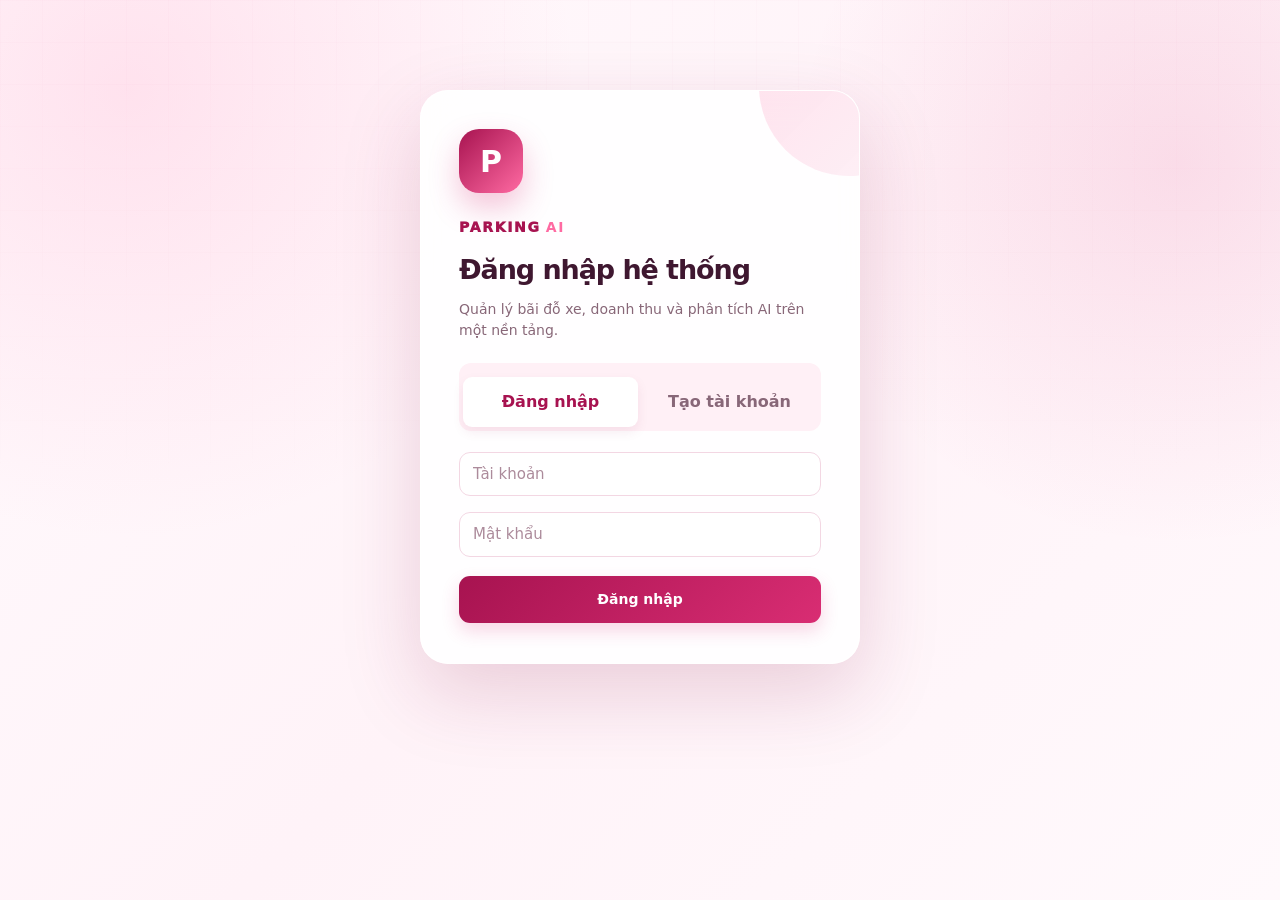
==== static/index.html @ c976e8c3 "He thong quan ly bai do xe co tich hop AI - san sang trien khai" ====
<!DOCTYPE html>
<html lang="vi">
<head>
  <meta charset="UTF-8">
  <meta name="viewport" content="width=device-width, initial-scale=1">
  <meta name="theme-color" content="#d92d73">
  <title>Hệ thống quản lý bãi đỗ xe AI</title>
  <link rel="stylesheet" href="theme-base.css">
  <link rel="stylesheet" href="theme.css">
</head>
<body>
<div id="login-box">
  <div class="login-brand">PARKING <span>AI</span></div>
  <h2>Đăng nhập hệ thống</h2>
  <p class="muted">Quản lý bãi đỗ xe, doanh thu và phân tích AI trên một nền tảng.</p>
  <div class="login-tabs" role="tablist" aria-label="Tài khoản">
    <button class="login-tab active" id="login-tab-btn" onclick="showLoginPanel('login-panel')">Đăng nhập</button>
    <button class="login-tab" id="register-tab-btn" onclick="showLoginPanel('register-panel')">Tạo tài khoản</button>
  </div>

  <div id="login-panel" class="auth-panel">
    <input id="li-user" autocomplete="username" aria-label="Tài khoản" placeholder="Tài khoản">
    <input id="li-pass" type="password" autocomplete="current-password" aria-label="Mật khẩu" placeholder="Mật khẩu">
    <button class="btn" onclick="dangNhap()">Đăng nhập</button>
    <div id="li-msg"></div>
  </div>

  <div id="register-panel" class="auth-panel hidden">
    <input id="reg-name" aria-label="Họ tên" placeholder="Họ và tên">
    <input id="reg-user" autocomplete="username" aria-label="Tài khoản mới" placeholder="Tài khoản mới">
    <input id="reg-pass" type="password" autocomplete="new-password" aria-label="Mật khẩu mới" placeholder="Mật khẩu">
    <input id="reg-pass2" type="password" autocomplete="new-password" aria-label="Nhập lại mật khẩu" placeholder="Nhập lại mật khẩu">
    <select id="reg-role" aria-label="Vai trò">
      <option value="nhan_vien">Nhân viên</option>
      <option value="quan_ly">Quản lý</option>
    </select>
    <button class="btn" onclick="dangKyTaiKhoan('register')">Tạo tài khoản</button>
    <div id="reg-msg"></div>
  </div>
</div>

<div id="app" class="hidden">
  <header>
    <div class="brand-wordmark" aria-label="Parking AI">PARKING <span>AI</span></div>
    <div class="header-user"><span id="whoami"></span><button class="btn secondary" onclick="dangXuat()">Đăng xuất</button></div>
  </header>

  <div class="app-layout">
    <aside class="sidebar" aria-label="Điều hướng chức năng">
      <div class="sidebar-heading">
        <div class="sidebar-title">CHỨC NĂNG</div>
        <div class="sidebar-subtitle">Trung tâm điều hành</div>
      </div>
      <div id="nav-home-slot"></div>
      <nav id="nav-tabs" aria-label="Chức năng chính"></nav>
    </aside>

    <main>
      <section id="tab-home" class="tabpage">
        <div class="hero-card card hero-banner">
          <div id="hero-media" class="hero-media">
            <img id="home-image" alt="Ảnh minh họa bãi đỗ xe">
          </div>
          <div class="hero-overlay"></div>
          <label class="upload-image-btn btn secondary">
            Đổi ảnh nền
            <input id="home-image-input" type="file" accept="image/*" onchange="handleHomeImage(event)">
          </label>
          <div class="hero-copy">
            <div class="eyebrow">TRUNG TÂM ĐIỀU HÀNH</div>
            <h1>CHÀO MỪNG ĐẾN VỚI <span>PARKING AI</span></h1>
            <p>Quản lý phương tiện, vị trí đỗ, doanh thu và ra quyết định vận hành trên cùng một màn hình.</p>
            <div class="quick-actions">
              <button class="quick-action" onclick="showSub('tab-nghiepvu','card-xevao', this)"><span class="qa-icon" aria-hidden="true"><svg viewBox="0 0 32 32"><rect x="5" y="14" width="16" height="9" rx="2"></rect><circle cx="9" cy="24" r="2"></circle><circle cx="17" cy="24" r="2"></circle><path d="M22 14 L27 14 L27 20 L22 20" fill="none"></path><path d="M23 11 L27 14 L23 17"></path></svg></span><b>Ghi nhận xe vào</b><small>Tiếp nhận xe mới</small></button>
              <button class="quick-action" onclick="showSub('tab-nghiepvu','card-xera', this)"><span class="qa-icon" aria-hidden="true"><svg viewBox="0 0 32 32"><rect x="11" y="14" width="16" height="9" rx="2"></rect><circle cx="15" cy="24" r="2"></circle><circle cx="23" cy="24" r="2"></circle><path d="M10 14 L5 14 L5 20 L10 20" fill="none"></path><path d="M9 11 L5 14 L9 17"></path></svg></span><b>Ghi nhận xe ra</b><small>Tính phí & hoàn tất</small></button>
              <button class="quick-action" onclick="showSub('tab-nghiepvu','card-chotrong', this)"><span class="qa-icon" aria-hidden="true"><svg viewBox="0 0 32 32"><rect x="6" y="5" width="20" height="22" rx="3" fill="none"></rect><path d="M12 10 H18 A4 4 0 0 1 18 18 H12 Z" fill="none"></path><path d="M12 18 V23" fill="none"></path></svg></span><b>Xem chỗ trống</b><small>Kiểm tra theo khu vực</small></button>
              <button id="qa-trolyai" class="quick-action" onclick="showSub('tab-ai','card-aihoidap', this)"><span class="qa-icon" aria-hidden="true"><svg viewBox="0 0 32 32"><path d="M16 4 L19 13 L28 16 L19 19 L16 28 L13 19 L4 16 L13 13 Z"></path></svg></span><b>Trợ lý AI</b><small>Hỏi đáp & phân tích</small></button>
            </div>
          </div>
        </div>

        <div class="dashboard-grid">
          <div class="card summary-card">
            <div class="section-kicker">TÌNH TRẠNG BÃI XE</div>
            <h2>Tổng quan nhanh</h2>
            <div id="home-occupancy" class="dashboard-list">Đang tải dữ liệu...</div>
          </div>
          <div class="card summary-card">
            <div class="section-kicker">THÔNG BÁO</div>
            <h2>Thông báo vận hành</h2>
            <div id="home-notices" class="notice-list">Đang tải thông báo...</div>
          </div>
        </div>
      </section>

      <section id="tab-nghiepvu" class="tabpage hidden">
        <div class="card page-intro"><div class="section-kicker">NGHIỆP VỤ</div><h1>Điều hành xe ra vào</h1><p>Thực hiện các thao tác tại cổng và kiểm soát vị trí đỗ.</p></div>
        <div id="card-xevao" class="card subpage-card">
          <div class="section-kicker">NGHIỆP VỤ › XE VÀO</div>
          <h2>Ghi nhận xe vào</h2>
          <p class="muted">Nhập đầy đủ biển số, loại xe, khu vực, vị trí đỗ và thời gian gửi xe để hệ thống tính đúng phí khi xe ra.</p>
          <div class="grid">
            <input id="in-bienso-vao" required aria-label="Biển số xe vào" placeholder="Biển số xe * (VD: 30A-1234)" maxlength="12">
            <select id="in-loaixe" required aria-label="Loại xe"></select>
            <select id="in-khuvuc" required aria-label="Khu vực" onchange="taiViTriTrong()"></select>
            <select id="in-vitri" required aria-label="Vị trí đỗ"><option value="">— Chọn vị trí đỗ * —</option></select>
            <select id="in-hinhthuc" required aria-label="Thời gian gửi xe"></select>
          </div>
          <div class="row" style="margin-top:10px">
            <input id="in-chuxe" aria-label="Chủ xe" placeholder="Chủ xe (tuỳ chọn)">
            <input id="in-sdt" aria-label="Số điện thoại" placeholder="SĐT (10 số, bắt đầu bằng 0)" maxlength="10">
          </div>
          <button class="btn" style="margin-top:10px" onclick="xeVao()">Xác nhận xe vào</button>
          <div id="msg-xevao"></div>
        </div>

        <div id="card-xera" class="card subpage-card">
          <div class="section-kicker">NGHIỆP VỤ › XE RA</div>
          <h2>Ghi nhận xe ra & tính phí</h2>
          <p class="muted">Có thể kết hợp biển số, tên chủ xe, số điện thoại — càng nhập nhiều thông tin, kết quả tìm càng chính xác khi có nhiều xe trùng thông tin.</p>
          <div class="grid">
            <input id="out-bienso" aria-label="Biển số xe ra" placeholder="Biển số xe" oninput="xemTruocXeRa()">
            <input id="out-chuxe" aria-label="Tên chủ xe" placeholder="Tên chủ xe (tuỳ chọn)" oninput="xemTruocXeRa()">
            <input id="out-sdt" aria-label="Số điện thoại" placeholder="Số điện thoại (tuỳ chọn)" oninput="xemTruocXeRa()">
          </div>
          <div class="row" style="margin-top:9px">
            <select id="out-hinhthuc" aria-label="Xác nhận thời gian gửi xe"><option value="">— Giữ nguyên hình thức lúc gửi xe —</option></select>
            <button class="btn secondary" onclick="xemTruocXeRa()">Kiểm tra thông tin</button>
            <button class="btn" onclick="xeRa()">Xác nhận xe ra / tính phí</button>
          </div>
          <div id="xera-preview"></div>
          <div id="msg-xera"></div>
        </div>

        <div id="card-chotrong" class="card subpage-card">
          <div class="section-kicker">NGHIỆP VỤ › CHỖ TRỐNG</div>
          <h2>Chỗ trống theo khu vực</h2>
          <button class="btn secondary" onclick="taiChoTrong()">Làm mới</button>
          <div id="cho-trong-view"></div>
        </div>

        <div id="card-tracuu" class="card subpage-card">
          <div class="section-kicker">NGHIỆP VỤ › TRA CỨU</div>
          <h2>Tra cứu lượt gửi xe</h2>
          <p class="muted">Có thể kết hợp bất kỳ thông tin nào bên dưới — càng nhập nhiều, kết quả càng chính xác khi có nhiều người trùng thông tin.</p>
          <div class="grid">
            <input id="tc-bienso" aria-label="Biển số" placeholder="Biển số">
            <input id="tc-ten" aria-label="Tên chủ xe" placeholder="Tên chủ xe">
            <input id="tc-sdt" aria-label="Số điện thoại" placeholder="Số điện thoại">
            <select id="tc-loaixe" aria-label="Loại xe"><option value="">— Mọi loại xe —</option></select>
            <select id="tc-khuvuc" aria-label="Khu vực"><option value="">— Mọi khu vực —</option></select>
            <select id="tc-trangthai" aria-label="Trạng thái">
              <option value="">— Mọi trạng thái —</option>
              <option value="dang_gui">Đang gửi</option>
              <option value="hoan_tat">Đã hoàn tất</option>
            </select>
          </div>
          <div class="row" style="margin-top:9px">
            <input id="tc-tu" type="date" aria-label="Từ ngày">
            <input id="tc-den" type="date" aria-label="Đến ngày">
            <button class="btn" onclick="traCuu()">Tìm kiếm</button>
          </div>
          <div id="tra-cuu-view"></div>
        </div>
      </section>

      <section id="tab-quantri" class="tabpage hidden">
        <div class="card page-intro"><div class="section-kicker">QUẢN TRỊ & THỐNG KÊ</div><h1>Điều hành hệ thống</h1><p>Quản lý danh mục và thống kê lưu lượng, doanh thu.</p></div>
        <div id="card-danhmuc" class="card subpage-card">
          <div class="section-kicker">QUẢN TRỊ › DANH MỤC</div>
          <h2>Danh mục vận hành</h2>
          <div class="grid">
            <div><b>Thêm khu vực</b><input id="dm-khuvuc-ten" placeholder="Tên khu vực"><button class="btn" onclick="themKhuVuc()">Thêm khu vực</button></div>
            <div><b>Thêm loại xe</b><input id="dm-loaixe-ten" placeholder="Tên loại xe"><button class="btn" onclick="themLoaiXe()">Thêm loại xe</button></div>
            <div>
              <b>Thêm vị trí đỗ</b>
              <select id="dm-vitri-khuvuc" aria-label="Khu vực cho vị trí"></select>
              <input id="dm-vitri-ma" placeholder="Mã vị trí, ví dụ A-11">
              <button class="btn" onclick="themViTri()">Thêm vị trí</button>
              <div class="vitri-hangloat">
                <small class="muted">Hoặc tạo hàng loạt theo chữ cái đầu (VD: A → A1, A2, ...):</small>
                <div class="row" style="margin-top:6px">
                  <input id="dm-vitri-tienlo" placeholder="Chữ cái đầu, VD: A" maxlength="4" style="max-width:140px">
                  <button class="btn secondary" onclick="themViTriHangLoat(10)">+10</button>
                  <button class="btn secondary" onclick="themViTriHangLoat(50)">+50</button>
                  <button class="btn secondary" onclick="themViTriHangLoat(100)">+100</button>
                </div>
              </div>
            </div>
            <div>
              <b>Thêm bảng giá</b>
              <select id="dm-gia-loaixe" aria-label="Loại xe cho bảng giá"></select>
              <select id="dm-gia-khung" aria-label="Thời gian gửi xe"></select>
              <input id="dm-gia-dongia" type="number" placeholder="Đơn giá (VNĐ)">
              <small class="muted">Sáng/chiều/tối/qua đêm: đơn giá theo GIỜ. Theo tháng: đơn giá theo chu kỳ 30 NGÀY.</small>
              <button class="btn" onclick="themBangGia()">Thêm bảng giá</button>
            </div>
          </div>
          <div id="msg-danhmuc"></div>

          <div class="manage-block">
            <div class="manage-block-title">Khu vực hiện có</div>
            <div id="list-khuvuc" class="manage-list"></div>
          </div>
          <div class="manage-block">
            <div class="manage-block-title">Loại xe hiện có</div>
            <div id="list-loaixe" class="manage-list"></div>
          </div>
          <div class="manage-block">
            <div class="manage-block-title">Vị trí đỗ hiện có</div>
            <div id="list-vitri" class="manage-list"></div>
          </div>
          <div class="manage-block">
            <div class="manage-block-title">Bảng giá hiện có</div>
            <div id="list-banggia" class="manage-list"></div>
          </div>
        </div>

        <div id="card-thongke" class="card subpage-card">
          <div class="section-kicker">QUẢN TRỊ › THỐNG KÊ</div>
          <h2>Thống kê lưu lượng & doanh thu</h2>
          <div class="row"><input id="tk-tu" type="date" aria-label="Từ ngày"><input id="tk-den" type="date" aria-label="Đến ngày"><button class="btn" onclick="taiThongKe()">Xem thống kê</button></div>
          <div id="thong-ke-view"></div>
        </div>
      </section>

      <section id="tab-ai" class="tabpage hidden">
        <div class="card page-intro"><div class="section-kicker">TRỢ LÝ AI</div><h1>Phân tích & hỗ trợ vận hành</h1><p>Hỏi đáp, báo cáo lưu lượng và gợi ý bố trí nhân sự.</p></div>
        <div id="card-aibaocao" class="card subpage-card">
          <div class="section-kicker">AI › BÁO CÁO</div>
          <h2>✦ Báo cáo lưu lượng tự động</h2>
          <div class="row"><input id="ai-bc-tu" type="date" aria-label="Báo cáo từ ngày"><input id="ai-bc-den" type="date" aria-label="Báo cáo đến ngày"><button class="btn" onclick="sinhBaoCao()">Sinh báo cáo</button></div>
          <div id="ai-bc-view" class="msg"></div>
        </div>

        <div id="card-aihoidap" class="card subpage-card">
          <div class="section-kicker">AI › HỎI ĐÁP</div>
          <h2>💬 Hỏi đáp quản trị với AI</h2>
          <div class="chat-log" id="chat-log" aria-live="polite"></div>
          <div class="row"><input id="ai-cauhoi" placeholder="Ví dụ: Khung giờ nào đông nhất tuần này?"><button class="btn" onclick="hoiDap()">Gửi câu hỏi</button></div>
        </div>

        <div id="card-ainhansu" class="card subpage-card">
          <div class="section-kicker">AI › NHÂN SỰ</div>
          <h2>👥 Gợi ý bố trí nhân sự</h2>
          <div class="row"><input id="ai-ns-tu" type="date" aria-label="Gợi ý từ ngày"><input id="ai-ns-den" type="date" aria-label="Gợi ý đến ngày"><button class="btn" onclick="goiYNhanSu()">Lấy gợi ý</button></div>
          <div id="ai-ns-view" class="msg"></div>
        </div>

        <div id="card-ailichsu" class="card subpage-card">
          <div class="section-kicker">AI › LỊCH SỬ</div>
          <h2>Lịch sử hỏi đáp AI</h2>
          <button class="btn secondary" onclick="taiLichSu()">Làm mới</button>
          <div id="lich-su-view"></div>
        </div>
      </section>

      <section id="tab-taikhoan" class="tabpage hidden">
        <div class="card page-intro"><div class="section-kicker">TÀI KHOẢN</div><h1>Tạo tài khoản quản lý / nhân viên</h1><p>Chức năng này dành cho tài khoản quản lý.</p></div>
        <div id="card-taikhoan" class="card subpage-card">
          <div class="account-form-grid grid">
            <input id="acc-name" placeholder="Họ và tên">
            <input id="acc-user" placeholder="Tài khoản">
            <input id="acc-pass" type="password" placeholder="Mật khẩu">
            <select id="acc-role"><option value="nhan_vien">Nhân viên</option><option value="quan_ly">Quản lý</option></select>
          </div>
          <button class="btn" onclick="dangKyTaiKhoan('admin')">Tạo tài khoản</button>
          <div id="msg-taikhoan"></div>
        </div>
      </section>
    </main>
  </div>
</div>
<script src="app.js"></script>
</body>
</html>
---- static/theme-base.css ----
:root {
  --pri:#d92d73; --pri-dark:#a71350; --pri-soft:#fff0f6; --accent:#ff6aa2;
  --txt:#3f1730; --muted:#886778; --line:#f3d7e3; --ok:#16845b; --bad:#c52b4c;
  --shadow:0 18px 50px rgba(137,27,75,.10);
}
*{box-sizing:border-box}
body{
  min-height:100vh;margin:0;color:var(--txt);font-family:"Segoe UI Variable","Segoe UI",system-ui,sans-serif;font-size:16px;line-height:1.5;
  background:radial-gradient(circle at 10% 10%,rgba(255,150,190,.23),transparent 28rem),radial-gradient(circle at 92% 18%,rgba(217,45,115,.12),transparent 24rem),linear-gradient(135deg,#fffafd 0%,#fff3f8 52%,#fff9fc 100%);background-attachment:fixed
}
body::before{content:"";position:fixed;inset:0;z-index:-1;pointer-events:none;opacity:.3;background-image:linear-gradient(rgba(217,45,115,.045) 1px,transparent 1px),linear-gradient(90deg,rgba(217,45,115,.045) 1px,transparent 1px);background-size:42px 42px;mask-image:linear-gradient(to bottom,black,transparent 75%)}
header{min-height:78px;padding:16px clamp(18px,4vw,52px);display:flex;justify-content:space-between;align-items:center;gap:20px;color:#fff;background:linear-gradient(112deg,#a71350 0%,#d92d73 52%,#f85c99 100%);box-shadow:0 12px 35px rgba(167,19,80,.22)}
header h1{margin:0;font-size:clamp(18px,2vw,23px);font-weight:750;letter-spacing:-.025em}
header>div{display:flex;align-items:center;gap:10px}#whoami{font-size:14px;font-weight:600}
#login-box{width:min(440px,calc(100% - 32px));margin:clamp(48px,10vh,96px) auto;padding:38px;position:relative;overflow:hidden;background:rgba(255,255,255,.9);border:1px solid rgba(255,255,255,.95);border-radius:28px;box-shadow:0 28px 80px rgba(137,27,75,.18);backdrop-filter:blur(18px)}
#login-box::before{content:"P";width:64px;height:64px;margin-bottom:22px;display:grid;place-items:center;color:#fff;font-size:30px;font-weight:800;border-radius:20px;background:linear-gradient(135deg,var(--pri-dark),var(--accent));box-shadow:0 14px 30px rgba(217,45,115,.28)}
#login-box::after{content:"";position:absolute;width:180px;height:180px;right:-80px;top:-95px;border-radius:50%;background:linear-gradient(135deg,rgba(255,106,162,.22),rgba(217,45,115,.05))}
#login-box h2{margin:0 0 8px;font-size:27px;letter-spacing:-.04em}#login-box .muted{margin:0 0 22px}#login-box input{margin:7px 0}#login-box button{width:100%;margin-top:10px;padding-block:13px}
nav{width:fit-content;max-width:calc(100% - 32px);margin:18px auto 4px;padding:6px;display:flex;gap:4px;overflow-x:auto;background:rgba(255,255,255,.82);border:1px solid rgba(217,45,115,.12);border-radius:16px;box-shadow:0 8px 28px rgba(137,27,75,.08);backdrop-filter:blur(14px)}
nav button{padding:10px 16px;white-space:nowrap;cursor:pointer;color:var(--muted);font:inherit;font-size:14px;font-weight:650;border:0;border-radius:11px;background:transparent;transition:.2s ease}
nav button:hover{color:var(--pri);background:var(--pri-soft)}nav button.active{color:#fff;background:linear-gradient(135deg,var(--pri-dark),var(--pri));box-shadow:0 7px 16px rgba(217,45,115,.22)}
main{width:min(1180px,calc(100% - 32px));margin:0 auto;padding:20px 0 48px}
.card{margin-bottom:18px;padding:clamp(18px,2.5vw,26px);overflow:auto;background:rgba(255,255,255,.92);border:1px solid rgba(217,45,115,.1);border-radius:22px;box-shadow:var(--shadow);backdrop-filter:blur(10px)}
.card h2{margin:0 0 18px;font-size:18px;font-weight:750;letter-spacing:-.02em}
.grid{display:grid;grid-template-columns:repeat(auto-fit,minmax(210px,1fr));gap:12px}.grid>div{padding:18px;background:var(--pri-soft);border:1px solid var(--line);border-radius:16px}.grid>div b{display:block;margin-bottom:10px;color:var(--pri-dark)}.grid>div input,.grid>div select{margin-bottom:9px}
input,select,textarea{width:100%;min-height:44px;padding:10px 13px;color:var(--txt);font:inherit;font-size:15px;outline:none;background:rgba(255,255,255,.96);border:1px solid var(--line);border-radius:11px;transition:border-color .2s,box-shadow .2s}
input::placeholder,textarea::placeholder{color:#ac8b9b}input:focus,select:focus,textarea:focus{border-color:var(--accent);box-shadow:0 0 0 4px rgba(217,45,115,.11)}
button.btn{min-height:42px;padding:9px 16px;cursor:pointer;color:#fff;font:inherit;font-size:14px;font-weight:700;border:0;border-radius:11px;background:linear-gradient(135deg,var(--pri-dark),var(--pri));box-shadow:0 8px 18px rgba(217,45,115,.19);transition:transform .18s,box-shadow .18s,filter .18s}
button.btn:hover{transform:translateY(-1px);filter:brightness(1.04);box-shadow:0 10px 24px rgba(217,45,115,.25)}button.btn:active{transform:translateY(0)}button.btn:focus-visible,nav button:focus-visible{outline:3px solid rgba(255,106,162,.45);outline-offset:2px}
button.btn.secondary{color:var(--pri-dark);background:#fff;border:1px solid rgba(217,45,115,.2);box-shadow:none}header button.btn.secondary{color:#fff;background:rgba(255,255,255,.14);border-color:rgba(255,255,255,.35)}
table{width:100%;margin-top:14px;border-collapse:separate;border-spacing:0;font-size:14px}th,td{padding:11px 12px;text-align:left;border-bottom:1px solid #f4e3ea}th{color:var(--pri-dark);font-size:12px;text-transform:uppercase;letter-spacing:.05em;background:#fff7fa}tr:hover td{background:#fffbfd}
.badge{display:inline-flex;margin:3px 2px 3px 0;padding:4px 9px;border-radius:999px;font-size:12px;font-weight:700}.badge.trong{color:var(--ok);background:#e8f8f1;border:1px solid #c8eadc}.badge.da_do{color:var(--bad);background:#fff0f3;border:1px solid #f4cad5}
.msg{min-height:0;margin-top:12px;padding:13px 15px;white-space:pre-wrap;font-size:14px;border-radius:12px}.msg:empty{display:none}.msg.ok{color:#096044;background:#eaf9f3;border:1px solid #c8eadc}.msg.bad{color:#97213e;background:#fff0f3;border:1px solid #f4cad5}
.chat-log{min-height:130px;max-height:340px;margin-bottom:12px;padding:14px;overflow-y:auto;background:#fff9fc;border:1px solid var(--line);border-radius:14px}.chat-msg{margin-bottom:10px;padding:11px 13px;background:#fff;border:1px solid #f3dce6;border-radius:12px}.chat-msg b{color:var(--pri)}
.hidden{display:none!important}.row{display:flex;gap:10px;align-items:stretch}.muted{color:var(--muted);font-size:14px}
@media(max-width:680px){header{align-items:flex-start;flex-direction:column}header>div{width:100%;justify-content:space-between}nav{width:calc(100% - 24px);justify-content:flex-start}main{width:calc(100% - 24px);padding-top:12px}.row{flex-direction:column}.card{border-radius:18px}#login-box{padding:28px 22px;border-radius:22px}}
---- static/theme.css ----
@keyframes liquid-squish {
  0% { transform: scale(.84, 1.16); filter: brightness(1.18); }
  42% { transform: scale(1.08, .94); }
  68% { transform: scale(.98, 1.025); }
  100% { transform: scale(1.018, 1.018); filter: brightness(1); }
}

@keyframes page-reveal {
  0% { opacity: 0; transform: translateY(12px) scale(.992); filter: blur(3px); }
  100% { opacity: 1; transform: translateY(0) scale(1); filter: blur(0); }
}

@keyframes card-rise {
  0% { opacity: 0; transform: translateY(16px); }
  100% { opacity: 1; transform: translateY(0); }
}

nav button:active {
  transform: scale(.90, 1.10);
  transition-duration: 80ms;
}

button.btn:active {
  transform: translateY(1px) scale(.96);
  transition-duration: 80ms;
}

@media (prefers-reduced-motion: reduce) {
  *, *::before, *::after {
    scroll-behavior: auto !important;
    animation-duration: .01ms !important;
    animation-iteration-count: 1 !important;
    transition-duration: .01ms !important;
  }
}

/* Ẩn thanh cuộn ngang (kéo sang ngang) ở cấp trang - bố cục đã đủ co giãn
   nên không cần thanh này, tránh gây rối mắt khi có lệch nhỏ ở viền. */
html,body{overflow-x:hidden}


/* UI LAYER: sidebar, grouped functions, home and transitions. Core business CSS remains in theme-base.css. */
/* Bố cục KHÔNG còn dựa vào phép tính vw/% trộn lẫn (nguyên nhân khiến cột
   chức năng bị lệch và che nội dung khi trang có thanh cuộn dọc). Header
   (PARKING AI) và cột chức năng cùng cố định (position:fixed) và nối liền
   nhau: cột chức năng bắt đầu đúng ngay dưới mép header (top: var(--header-h)),
   cùng ghim sát mép trái (left:0) như header, không có khoảng hở ở giữa.
   --header-h được JS đo thực tế (capNhatChieuCaoHeader) nên luôn khớp kể cả
   khi header xuống dòng ở màn hình nhỏ.

   Cột chức năng dùng height (không phải max-height) nên LUÔN chiếm đủ
   chiều cao khả dụng - khi thu gọn bớt nhóm chức năng, phần trống bên dưới
   vẫn "full" chứ không co/thụt lại theo nội dung. Chỉ có #nav-tabs (từ
   "Nghiệp vụ" trở xuống) mới cuộn được; phần tiêu đề + nút "Trang chủ"
   (#nav-home-slot) nằm ngoài vùng cuộn nên luôn cố định phía trên. */
:root{--header-h:110px}
header{position:fixed;top:0;left:0;right:0;z-index:30}
#app{padding-top:var(--header-h)}
.app-layout{width:100%;max-width:1560px;margin:18px auto 0}
.sidebar{margin-bottom:18px;padding:14px;background:rgba(255,255,255,.9);border:1px solid rgba(217,45,115,.12);border-radius:0 0 22px 0;box-shadow:4px 6px 26px rgba(137,27,75,.08);backdrop-filter:blur(14px)}
@media(min-width:861px){
  .app-layout{padding:0 18px 0 260px}
  .sidebar{position:fixed;top:var(--header-h);left:0;width:242px;height:calc(100vh - var(--header-h));display:flex;flex-direction:column;overflow:hidden;margin-bottom:0;z-index:20}
  .sidebar-heading,#nav-home-slot{flex:0 0 auto}
  /* Vùng duy nhất được kéo lên/xuống: các nhóm chức năng từ "Nghiệp vụ"
     trở xuống. flex:1 giữ nó luôn choán hết phần còn lại (full), không
     thụt lại dù có nhóm đang bị thu gọn. Thanh cuộn xám được ẩn đi nhưng
     vẫn kéo được bình thường bằng chuột/cảm ứng. */
  #nav-tabs{flex:1 1 auto;min-height:0;overflow-y:auto;scrollbar-width:none;-ms-overflow-style:none}
  #nav-tabs::-webkit-scrollbar{display:none}
}
@media(max-width:860px){
  .app-layout{padding:0 16px}
}
.sidebar-heading{padding:10px 12px 14px;margin-bottom:7px;border-bottom:1px solid rgba(217,45,115,.12)}
.sidebar-title{color:var(--pri-dark);font-size:16px;font-weight:950;letter-spacing:.16em}
.sidebar-subtitle{margin-top:5px;color:var(--muted);font-size:12px}
/* QUAN TRỌNG: không đặt "overflow" ở đây cho #nav-tabs - nếu không nó sẽ
   nằm SAU khối @media(min-width:861px) phía trên trong thứ tự CSS và ĐÈ
   MẤT overflow-y:auto đã khai báo ở đó (cùng độ ưu tiên, đứng sau thắng),
   khiến cột chức năng không cuộn lên/xuống được. Mặc định của trình duyệt
   (visible) đã đúng cho mobile nên không cần khai báo lại. */
#nav-home-slot,#nav-tabs{display:flex;flex-direction:column;gap:3px;width:100%;max-width:none;margin:0;padding:0;background:transparent;border:0;box-shadow:none;backdrop-filter:none}
#nav-home-slot button,#nav-tabs button{width:100%;border:0;background:none;cursor:pointer;text-align:left;font:inherit}
#nav-home-slot .nav-home{display:flex;align-items:center;gap:10px;margin-bottom:5px;padding:12px 12px;color:var(--pri-dark);font-size:14px;font-weight:800;border-radius:12px;background:#fff;border:1px solid rgba(217,45,115,.10);transition:.2s ease}
#nav-home-slot .nav-home:hover{background:var(--pri-soft);transform:translateX(2px)}
#nav-home-slot .nav-home.active{color:#fff;background:linear-gradient(135deg,var(--pri-dark),var(--pri));box-shadow:0 8px 18px rgba(217,45,115,.18)}
.nav-icon{font-size:17px}
.nav-group{padding:7px 0 2px}
/* Tiêu đề nhóm giờ là 1 nút bấm được, có mũi tên chữ V xoay để ẩn/hiện
   các chức năng con bên trong (thu gọn cột chức năng khi cần). */
.nav-group-title{position:relative;display:flex;align-items:center;justify-content:space-between;gap:9px;width:100%;padding:9px 10px;color:var(--pri-dark);font-size:11px;font-weight:950;letter-spacing:.10em;text-transform:uppercase;border-radius:9px;transition:background .18s ease}
.nav-group-title:hover{background:var(--pri-soft)}
.nav-group-label{display:flex;align-items:center;gap:9px}
.nav-group-label::before{content:"";width:4px;height:18px;border-radius:4px;background:linear-gradient(180deg,var(--pri-dark),var(--accent))}
.nav-chevron{display:inline-block;font-size:13px;color:var(--pri);transition:transform .22s ease}
.nav-group-title[aria-expanded="false"] .nav-chevron{transform:rotate(-90deg)}
.nav-group-list{display:grid;grid-template-rows:1fr;transition:grid-template-rows .24s ease}
.nav-group-list.collapsed{grid-template-rows:0fr}
.nav-group-list-inner{display:flex;flex-direction:column;gap:3px;overflow:hidden;min-height:0}
#nav-tabs .nav-child{position:relative;display:flex;align-items:center;gap:8px;padding:10px 10px 10px 22px;color:var(--muted);font-size:13px;font-weight:650;border-radius:11px;background:transparent;transition:.18s ease}
#nav-tabs .nav-child::before{content:"";position:absolute;left:10px;width:5px;height:5px;border-radius:50%;background:#d98aac}
#nav-tabs .nav-child:hover{color:var(--pri);background:var(--pri-soft);transform:translateX(2px)}
#nav-tabs .nav-child.active{color:#fff;background:linear-gradient(135deg,var(--pri-dark),var(--pri));box-shadow:0 7px 16px rgba(217,45,115,.18)}
#nav-tabs .nav-child.active::before{background:#fff}
.app-layout main{width:100%;max-width:1180px;margin:0 auto;padding:0 0 48px}

/* ----- Icon con trỏ chuột lấp lánh gợi ý bấm vào "Trợ lý AI" (ở TRANG CHỦ,
   gắn trực tiếp lên nút quick-action "Trợ lý AI", không nằm trong cột
   chức năng) ----- */
.quick-action{position:relative}
.nav-hint-pointer{position:absolute;right:10px;top:8px;display:none;align-items:center;color:var(--pri);pointer-events:none}
body.hint-ai-active .nav-hint-pointer{display:inline-flex}
.hint-cursor{width:15px;height:15px;fill:var(--pri-dark);filter:drop-shadow(0 2px 5px rgba(217,45,115,.55));animation:hint-cursor-nudge 1.7s ease-in-out infinite}
.hint-spark{position:absolute;font-size:9px;line-height:1;color:var(--accent);animation:hint-spark-twinkle 1.7s ease-in-out infinite}
.hint-spark.s1{top:-7px;left:-5px;animation-delay:.2s}
.hint-spark.s2{bottom:-8px;left:3px;animation-delay:.55s}
@keyframes hint-cursor-nudge{0%,100%{transform:translateX(0) translateY(0)}50%{transform:translateX(-7px) translateY(1px)}}
@keyframes hint-spark-twinkle{0%,55%,100%{opacity:0;transform:scale(.5)}25%{opacity:1;transform:scale(1.15)}}
@media (prefers-reduced-motion: reduce){.hint-cursor,.hint-spark{animation:none!important}}

/* ----- Chi tiết "Xem chỗ trống": danh sách xe đang đỗ theo từng vị trí ----- */
.cho-trong-khu{margin:0 0 16px;padding-bottom:14px;border-bottom:1px dashed var(--line)}
.cho-trong-khu:last-child{border-bottom:0;padding-bottom:0}
.cho-trong-khu-head{display:flex;align-items:center;justify-content:space-between;gap:10px;margin-bottom:8px}
.cho-trong-khu-head b{font-size:15px}
.cho-trong-tong{color:var(--muted);font-size:12px;font-weight:700}
.vi-tri-badges{display:flex;flex-wrap:wrap;gap:2px}
.vi-tri-chitiet{display:grid;gap:8px;margin-top:12px}
.vi-tri-chitiet-row{display:flex;align-items:center;gap:12px;padding:10px 12px;background:#fff;border:1px solid var(--line);border-radius:12px}
.vi-tri-chitiet-row b{display:block;font-size:13px}
.vi-tri-chitiet-row small{display:block;color:var(--muted);font-size:11.5px}

/* ----- Xem trước thông tin xe trước khi ghi nhận xe ra ----- */
.xera-info{display:grid;grid-template-columns:repeat(3,minmax(0,1fr));gap:10px;margin-top:12px}
.xera-info>div{padding:12px 14px;background:var(--pri-soft);border:1px solid var(--line);border-radius:13px}
.xera-info b{display:block;font-size:14px}
.xera-info small{display:block;margin-top:2px;color:var(--muted);font-size:11.5px}
@media(max-width:680px){.xera-info{grid-template-columns:1fr}}
/* Khi có nhiều xe trùng thông tin, mỗi kết quả hiển thị dưới dạng 1 nút bấm
   được để nhân viên chọn đúng xe trước khi xác nhận xe ra. */
.xera-info-pick{grid-template-columns:repeat(4,minmax(0,1fr));width:100%;border:1px solid var(--line);border-radius:13px;background:#fff;cursor:pointer;font:inherit;text-align:left;margin-bottom:8px;transition:.15s ease}
.xera-info-pick:hover{border-color:rgba(217,45,115,.35)}
.xera-info-pick.chosen{border-color:var(--pri);box-shadow:0 0 0 2px rgba(217,45,115,.18)}
.xera-info-pick>div{padding:10px 12px;background:none;border:0;border-right:1px dashed var(--line)}
.xera-info-pick>div:last-child{border-right:0}
@media(max-width:680px){.xera-info-pick{grid-template-columns:1fr}.xera-info-pick>div{border-right:0;border-bottom:1px dashed var(--line)}}

/* ----- Tạo hàng loạt vị trí theo chữ cái đầu ----- */
.vitri-hangloat{margin-top:10px;padding-top:10px;border-top:1px dashed var(--line)}

/* ----- Biểu đồ cột % thời gian gửi xe (thống kê), có animation khi load ----- */
.thongke-chart-wrap{margin-top:18px;padding-top:16px;border-top:1px dashed var(--line)}
.thongke-chart-title{margin:0 0 14px;color:var(--pri-dark);font-size:13px;font-weight:900;letter-spacing:.06em;text-transform:uppercase}
.thongke-chart{display:grid;grid-template-columns:repeat(6,minmax(0,1fr));gap:10px;align-items:end}
.chart-col{display:flex;flex-direction:column;align-items:center;gap:6px}
.chart-col-value{font-size:12px;font-weight:800;color:var(--pri-dark)}
.chart-col-track{display:flex;align-items:flex-end;width:100%;height:150px;background:var(--pri-soft);border-radius:8px;overflow:hidden}
.chart-col-bar{width:100%;height:0;border-radius:8px 8px 0 0;background:linear-gradient(180deg,var(--accent),var(--pri-dark));transition:height 1s cubic-bezier(.16,.85,.3,1)}
.chart-col-bar.grown{height:var(--target-h)}
.chart-col-label{font-size:11px;text-align:center;color:var(--txt);line-height:1.25}
.chart-col-count{font-size:10.5px;color:var(--muted)}
@media(max-width:860px){.thongke-chart{grid-template-columns:repeat(3,minmax(0,1fr));row-gap:22px}}
@media (prefers-reduced-motion: reduce){.chart-col-bar{transition:none}}
.brand-wordmark{font-size:22px;font-weight:950;letter-spacing:.10em;color:#fff;line-height:1}.brand-wordmark span{font-weight:700;opacity:.82;letter-spacing:.13em}
.header-user{display:flex;align-items:center;gap:10px}
.page-intro h1{margin:4px 0 6px;font-size:28px;letter-spacing:-.035em}.page-intro p{margin:0;color:var(--muted)}
.hero-banner{position:relative;min-height:440px;display:flex;align-items:flex-end;overflow:hidden;padding:clamp(24px,4vw,48px)}
.hero-media{position:absolute;inset:0;z-index:0;background:repeating-linear-gradient(135deg,var(--pri-dark) 0 26px,var(--accent) 26px 52px);filter:blur(5px) brightness(.74) saturate(1.08);transform:scale(1.04)}
.hero-media.has-image{background:none;filter:none;transform:none}
.hero-media img{position:absolute;inset:0;width:100%;height:100%;object-fit:cover;display:none;filter:blur(2px) brightness(.72) saturate(1.05);transform:scale(1.02)}
.hero-media.has-image img{display:block}
.hero-overlay{position:absolute;inset:0;z-index:1;background:linear-gradient(0deg,rgba(30,8,20,.62) 0%,rgba(30,8,20,.28) 46%,rgba(30,8,20,.08) 100%);pointer-events:none}
.upload-image-btn{position:absolute;top:18px;right:18px;z-index:3;padding:8px 14px!important;font-size:12px!important}
.upload-image-btn input{display:none}
.hero-copy{position:relative;z-index:2;max-width:680px}
.eyebrow,.section-kicker{color:var(--pri-dark);font-size:11px;font-weight:900;letter-spacing:.12em;text-transform:uppercase}
.hero-banner .eyebrow{color:#ffd6e6;text-shadow:0 1px 8px rgba(0,0,0,.4)}
.hero-copy h1{margin:8px 0 12px;font-size:clamp(28px,4vw,46px);line-height:1.08;letter-spacing:-.02em;color:#fff;text-transform:uppercase;text-shadow:0 2px 18px rgba(0,0,0,.45)}
.hero-copy h1 span{color:var(--accent)}
.hero-copy>p{max-width:640px;margin:0 0 4px;color:rgba(255,255,255,.92);font-size:16px;text-shadow:0 1px 10px rgba(0,0,0,.4)}
@media(max-width:680px){.hero-banner{min-height:auto;padding-top:64px}}
.quick-actions{display:grid;grid-template-columns:repeat(2,minmax(0,1fr));gap:10px;margin-top:22px}.quick-action{display:grid;grid-template-columns:38px 1fr;grid-template-rows:auto auto;text-align:left;padding:13px 14px;border:1px solid var(--line);border-radius:15px;background:#fff;cursor:pointer;color:var(--txt);font:inherit;box-shadow:0 8px 24px rgba(137,27,75,.06);transition:.2s ease}.quick-action:hover{transform:translateY(-2px);border-color:rgba(217,45,115,.25);box-shadow:0 12px 28px rgba(137,27,75,.10)}.quick-action .qa-icon{grid-row:1/3;display:grid;place-items:center}.quick-action b{font-size:13px}.quick-action small{color:var(--muted);font-size:11px}
/* Icon hình học (SVG nét, không dùng emoji) cho các lối tắt ở trang chủ. */
.qa-icon svg{width:24px;height:24px;stroke:var(--pri-dark);stroke-width:1.6;fill:none;stroke-linecap:round;stroke-linejoin:round}
.qa-icon svg rect,.qa-icon svg circle,.qa-icon svg path{fill:none}
.qa-icon svg circle{fill:var(--pri-dark);stroke:none}
#qa-trolyai .qa-icon svg path{fill:var(--accent);stroke:var(--pri-dark)}
.dashboard-grid{display:grid;grid-template-columns:1fr 1fr;gap:18px;margin-top:18px}.summary-card h2{margin:6px 0 14px}.dashboard-list{display:grid;gap:10px}.dashboard-item{display:flex;justify-content:space-between;gap:12px;padding:12px 14px;border:1px solid var(--line);border-radius:13px;background:#fff}.dashboard-item small{display:block;color:var(--muted)}.notice-list{display:grid;gap:10px}.notice{display:flex;gap:10px;padding:12px 13px;border:1px solid var(--line);border-radius:13px;background:#fff}.notice-dot{width:10px;height:10px;flex:none;margin-top:6px;border-radius:50%;background:var(--accent);box-shadow:0 0 0 5px rgba(255,106,162,.10)}.notice-dot.ok{background:var(--ok);box-shadow:0 0 0 5px rgba(22,132,91,.08)}.notice-dot.warn{background:#d99b2b;box-shadow:0 0 0 5px rgba(217,155,43,.10)}.notice b{display:block;font-size:13px}.notice small{color:var(--muted);font-size:11px}
.login-brand{display:inline-flex;align-items:center;gap:5px;margin-bottom:12px;color:var(--pri-dark);font-size:14px;font-weight:950;letter-spacing:.12em}.login-brand span{color:var(--accent);font-weight:700}.login-tabs{display:grid;grid-template-columns:1fr 1fr;gap:4px;padding:4px;margin:12px 0 14px;background:var(--pri-soft);border-radius:12px}.login-tab{border:0;border-radius:9px;padding:10px;background:transparent;color:var(--muted);font:inherit;font-weight:700;cursor:pointer}.login-tab.active{background:#fff;color:var(--pri-dark);box-shadow:0 5px 12px rgba(137,27,75,.08)}.auth-panel{display:grid;gap:2px}.account-form-grid{grid-template-columns:repeat(2,minmax(0,1fr));margin-bottom:12px}
.tabpage.page-enter{animation:page-reveal .36s cubic-bezier(.2,.75,.2,1) both}.tabpage.page-enter>.card{animation:card-rise .42s cubic-bezier(.2,.75,.2,1) both;animation-delay:var(--stagger,0ms)}.subpage-card{scroll-margin-top:20px}
@media(max-width:1000px){.dashboard-grid{grid-template-columns:1fr}}
@media(max-width:860px){.account-form-grid{grid-template-columns:1fr}}
@media(max-width:680px){.app-layout{padding:0 12px;margin-top:12px}.quick-actions{grid-template-columns:1fr}.hero-banner{padding:20px;min-height:320px}.header-user{width:100%;justify-content:space-between}.row{flex-direction:column}}
@media (prefers-reduced-motion: reduce){.tabpage.page-enter,.tabpage.page-enter>.card{animation:none!important}}

/* ----- Sửa / xoá danh mục ----- */
.manage-list{display:grid;gap:8px;margin-top:12px}
.manage-row{display:grid;grid-template-columns:1fr 1fr auto;gap:8px;align-items:center;padding:10px;background:#fff;border:1px solid var(--line);border-radius:13px;animation:card-rise .32s cubic-bezier(.2,.75,.2,1) both}
.manage-row input,.manage-row select{min-height:38px;margin:0;font-size:13px}
.manage-row-actions{display:flex;gap:6px;white-space:nowrap}
.manage-row-actions .btn{min-height:38px;padding:7px 12px;font-size:12px}
button.btn.danger{color:var(--bad);background:#fff;border:1px solid #f4cad5;box-shadow:none}
button.btn.danger:hover{background:#fff0f3}
.manage-block{margin-top:20px;padding-top:16px;border-top:1px dashed var(--line)}
.manage-block-title{margin:0 0 4px;color:var(--pri-dark);font-size:13px;font-weight:900;letter-spacing:.06em;text-transform:uppercase}
@media(max-width:680px){.manage-row{grid-template-columns:1fr}}

/* ----- Badge "trống" nhấp nháy nhẹ để thu hút chú ý ----- */
@keyframes badge-pulse{0%,100%{box-shadow:0 0 0 0 rgba(22,132,91,.28)}50%{box-shadow:0 0 0 5px rgba(22,132,91,0)}}
.badge.trong{animation:badge-pulse 2.4s ease-in-out infinite}
@media (prefers-reduced-motion: reduce){.badge.trong{animation:none}}
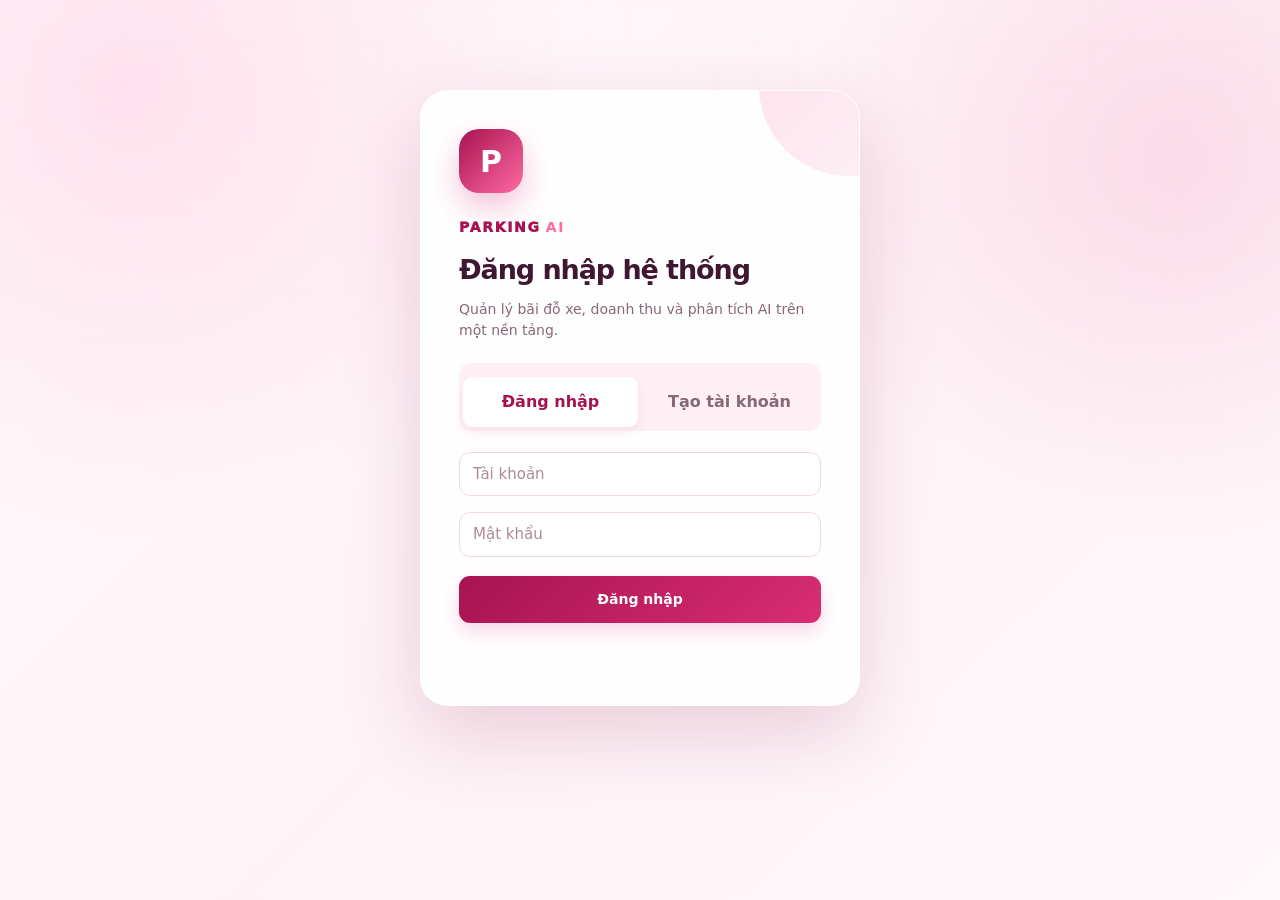
==== commit d3ea8156: "Them dang nhap bang Google (Google Identity Services + tokeninfo verify)" ====
--- a/static/index.html
+++ b/static/index.html
@@ -7,6 +7,7 @@
   <title>Hệ thống quản lý bãi đỗ xe AI</title>
   <link rel="stylesheet" href="theme-base.css">
   <link rel="stylesheet" href="theme.css">
+  <script src="https://accounts.google.com/gsi/client" async defer></script>
 </head>
 <body>
 <div id="login-box">
@@ -23,6 +24,8 @@
     <input id="li-pass" type="password" autocomplete="current-password" aria-label="Mật khẩu" placeholder="Mật khẩu">
     <button class="btn" onclick="dangNhap()">Đăng nhập</button>
     <div id="li-msg"></div>
+    <div id="google-signin-divider" class="auth-divider hidden"><span>hoặc</span></div>
+    <div id="google-signin-btn" class="google-signin-slot"></div>
   </div>
 
   <div id="register-panel" class="auth-panel hidden">
@@ -126,8 +129,21 @@
           <div class="row" style="margin-top:9px">
             <select id="out-hinhthuc" aria-label="Xác nhận thời gian gửi xe"><option value="">— Giữ nguyên hình thức lúc gửi xe —</option></select>
             <button class="btn secondary" onclick="xemTruocXeRa()">Kiểm tra thông tin</button>
-            <button class="btn" onclick="xeRa()">Xác nhận xe ra / tính phí</button>
-          </div>
+          </div>
+
+          <div class="ve-xe-block">
+            <div class="ve-xe-title">Tình trạng vé gửi xe</div>
+            <div class="ve-xe-options">
+              <label class="ve-xe-radio"><input type="radio" name="ve-xe-tinh-trang" value="co-ve" checked onchange="doiTinhTrangVe()"> Có vé</label>
+              <label class="ve-xe-radio"><input type="radio" name="ve-xe-tinh-trang" value="mat-ve" onchange="doiTinhTrangVe()"> Mất vé <span class="ve-xe-phuphi">(+10.000đ)</span></label>
+            </div>
+            <div id="mat-ve-block" class="hidden">
+              <p class="muted">Khách mất vé cần cung cấp thông tin chứng minh là chủ xe (CCCD/hộ chiếu, đặc điểm nhận dạng xe...) trước khi cho xe ra.</p>
+              <input id="out-chungminh" aria-label="Thông tin chứng minh chủ xe" placeholder="VD: CCCD 001234567890, xe màu đỏ có decal ABC...">
+            </div>
+          </div>
+
+          <button class="btn" style="margin-top:12px" onclick="xeRa()">Xác nhận xe ra / tính phí</button>
           <div id="xera-preview"></div>
           <div id="msg-xera"></div>
         </div>
@@ -179,8 +195,8 @@
               <button class="btn" onclick="themViTri()">Thêm vị trí</button>
               <div class="vitri-hangloat">
                 <small class="muted">Hoặc tạo hàng loạt theo chữ cái đầu (VD: A → A1, A2, ...):</small>
-                <div class="row" style="margin-top:6px">
-                  <input id="dm-vitri-tienlo" placeholder="Chữ cái đầu, VD: A" maxlength="4" style="max-width:140px">
+                <input id="dm-vitri-tienlo" placeholder="Chữ cái đầu, VD: A" maxlength="4" style="margin-top:6px">
+                <div class="row vitri-hangloat-buttons">
                   <button class="btn secondary" onclick="themViTriHangLoat(10)">+10</button>
                   <button class="btn secondary" onclick="themViTriHangLoat(50)">+50</button>
                   <button class="btn secondary" onclick="themViTriHangLoat(100)">+100</button>
@@ -199,19 +215,51 @@
           <div id="msg-danhmuc"></div>
 
           <div class="manage-block">
-            <div class="manage-block-title">Khu vực hiện có</div>
+            <div class="manage-block-title">
+              <span>Khu vực hiện có</span>
+              <div class="manage-bulk-actions">
+                <span id="count-khuvuc" class="manage-bulk-count"></span>
+                <label class="chon-tat-ca"><input type="checkbox" onchange="chonTatCa('list-khuvuc','count-khuvuc',this)"> Chọn tất cả</label>
+                <button class="btn secondary" onclick="luuKhuVucDaChon()">Lưu đã chọn</button>
+                <button class="btn danger" onclick="xoaKhuVucDaChon()">Xoá đã chọn</button>
+              </div>
+            </div>
             <div id="list-khuvuc" class="manage-list"></div>
           </div>
           <div class="manage-block">
-            <div class="manage-block-title">Loại xe hiện có</div>
+            <div class="manage-block-title">
+              <span>Loại xe hiện có</span>
+              <div class="manage-bulk-actions">
+                <span id="count-loaixe" class="manage-bulk-count"></span>
+                <label class="chon-tat-ca"><input type="checkbox" onchange="chonTatCa('list-loaixe','count-loaixe',this)"> Chọn tất cả</label>
+                <button class="btn secondary" onclick="luuLoaiXeDaChon()">Lưu đã chọn</button>
+                <button class="btn danger" onclick="xoaLoaiXeDaChon()">Xoá đã chọn</button>
+              </div>
+            </div>
             <div id="list-loaixe" class="manage-list"></div>
           </div>
           <div class="manage-block">
-            <div class="manage-block-title">Vị trí đỗ hiện có</div>
+            <div class="manage-block-title">
+              <span>Vị trí đỗ hiện có</span>
+              <div class="manage-bulk-actions">
+                <span id="count-vitri" class="manage-bulk-count"></span>
+                <label class="chon-tat-ca"><input type="checkbox" onchange="chonTatCa('list-vitri','count-vitri',this)"> Chọn tất cả</label>
+                <button class="btn secondary" onclick="luuViTriDaChon()">Lưu đã chọn</button>
+                <button class="btn danger" onclick="xoaViTriDaChon()">Xoá đã chọn</button>
+              </div>
+            </div>
             <div id="list-vitri" class="manage-list"></div>
           </div>
           <div class="manage-block">
-            <div class="manage-block-title">Bảng giá hiện có</div>
+            <div class="manage-block-title">
+              <span>Bảng giá hiện có</span>
+              <div class="manage-bulk-actions">
+                <span id="count-banggia" class="manage-bulk-count"></span>
+                <label class="chon-tat-ca"><input type="checkbox" onchange="chonTatCa('list-banggia','count-banggia',this)"> Chọn tất cả</label>
+                <button class="btn secondary" onclick="luuBangGiaDaChon()">Lưu đã chọn</button>
+                <button class="btn danger" onclick="xoaBangGiaDaChon()">Xoá đã chọn</button>
+              </div>
+            </div>
             <div id="list-banggia" class="manage-list"></div>
           </div>
         </div>
--- a/static/theme.css
+++ b/static/theme.css
@@ -148,8 +148,17 @@
 .xera-info-pick>div:last-child{border-right:0}
 @media(max-width:680px){.xera-info-pick{grid-template-columns:1fr}.xera-info-pick>div{border-right:0;border-bottom:1px dashed var(--line)}}
 
-/* ----- Tạo hàng loạt vị trí theo chữ cái đầu ----- */
+/* ----- Có vé / Mất vé khi ghi nhận xe ra ----- */
+.ve-xe-block{margin-top:14px;padding:14px;background:var(--pri-soft);border:1px solid var(--line);border-radius:14px}
+.ve-xe-title{font-size:12px;font-weight:900;letter-spacing:.06em;text-transform:uppercase;color:var(--pri-dark);margin-bottom:9px}
+.ve-xe-options{display:flex;flex-wrap:wrap;gap:16px}
+.ve-xe-radio{display:flex;align-items:center;gap:7px;font-size:14px;cursor:pointer}
+.ve-xe-radio input{width:17px;height:17px;min-height:0;accent-color:var(--pri-dark);cursor:pointer}
+.ve-xe-phuphi{color:var(--bad);font-weight:700;font-size:12.5px}
+#mat-ve-block{margin-top:12px;padding-top:12px;border-top:1px dashed rgba(217,45,115,.2)}
 .vitri-hangloat{margin-top:10px;padding-top:10px;border-top:1px dashed var(--line)}
+.vitri-hangloat-buttons{flex-wrap:wrap;margin-top:8px}
+.vitri-hangloat-buttons .btn{flex:1 1 auto;min-width:56px;padding:8px 6px;font-size:12.5px}
 
 /* ----- Biểu đồ cột % thời gian gửi xe (thống kê), có animation khi load ----- */
 .thongke-chart-wrap{margin-top:18px;padding-top:16px;border-top:1px dashed var(--line)}
@@ -190,6 +199,10 @@
 #qa-trolyai .qa-icon svg path{fill:var(--accent);stroke:var(--pri-dark)}
 .dashboard-grid{display:grid;grid-template-columns:1fr 1fr;gap:18px;margin-top:18px}.summary-card h2{margin:6px 0 14px}.dashboard-list{display:grid;gap:10px}.dashboard-item{display:flex;justify-content:space-between;gap:12px;padding:12px 14px;border:1px solid var(--line);border-radius:13px;background:#fff}.dashboard-item small{display:block;color:var(--muted)}.notice-list{display:grid;gap:10px}.notice{display:flex;gap:10px;padding:12px 13px;border:1px solid var(--line);border-radius:13px;background:#fff}.notice-dot{width:10px;height:10px;flex:none;margin-top:6px;border-radius:50%;background:var(--accent);box-shadow:0 0 0 5px rgba(255,106,162,.10)}.notice-dot.ok{background:var(--ok);box-shadow:0 0 0 5px rgba(22,132,91,.08)}.notice-dot.warn{background:#d99b2b;box-shadow:0 0 0 5px rgba(217,155,43,.10)}.notice b{display:block;font-size:13px}.notice small{color:var(--muted);font-size:11px}
 .login-brand{display:inline-flex;align-items:center;gap:5px;margin-bottom:12px;color:var(--pri-dark);font-size:14px;font-weight:950;letter-spacing:.12em}.login-brand span{color:var(--accent);font-weight:700}.login-tabs{display:grid;grid-template-columns:1fr 1fr;gap:4px;padding:4px;margin:12px 0 14px;background:var(--pri-soft);border-radius:12px}.login-tab{border:0;border-radius:9px;padding:10px;background:transparent;color:var(--muted);font:inherit;font-weight:700;cursor:pointer}.login-tab.active{background:#fff;color:var(--pri-dark);box-shadow:0 5px 12px rgba(137,27,75,.08)}.auth-panel{display:grid;gap:2px}.account-form-grid{grid-template-columns:repeat(2,minmax(0,1fr));margin-bottom:12px}
+/* ----- Đăng nhập bằng Google ----- */
+.auth-divider{display:flex;align-items:center;gap:10px;margin:16px 0 10px;color:var(--muted);font-size:12px}
+.auth-divider::before,.auth-divider::after{content:"";flex:1;height:1px;background:var(--line)}
+.google-signin-slot{display:flex;justify-content:center;min-height:40px}
 .tabpage.page-enter{animation:page-reveal .36s cubic-bezier(.2,.75,.2,1) both}.tabpage.page-enter>.card{animation:card-rise .42s cubic-bezier(.2,.75,.2,1) both;animation-delay:var(--stagger,0ms)}.subpage-card{scroll-margin-top:20px}
 @media(max-width:1000px){.dashboard-grid{grid-template-columns:1fr}}
 @media(max-width:860px){.account-form-grid{grid-template-columns:1fr}}
@@ -204,9 +217,16 @@
 .manage-row-actions .btn{min-height:38px;padding:7px 12px;font-size:12px}
 button.btn.danger{color:var(--bad);background:#fff;border:1px solid #f4cad5;box-shadow:none}
 button.btn.danger:hover{background:#fff0f3}
+.mr-check{width:18px;height:18px;min-height:0;accent-color:var(--pri-dark);cursor:pointer}
+/* ----- Chọn nhiều mục trong Danh mục vận hành để sửa/xoá hàng loạt ----- */
 .manage-block{margin-top:20px;padding-top:16px;border-top:1px dashed var(--line)}
-.manage-block-title{margin:0 0 4px;color:var(--pri-dark);font-size:13px;font-weight:900;letter-spacing:.06em;text-transform:uppercase}
-@media(max-width:680px){.manage-row{grid-template-columns:1fr}}
+.manage-block-title{margin:0 0 4px;display:flex;flex-wrap:wrap;align-items:center;justify-content:space-between;gap:8px 14px;color:var(--pri-dark);font-size:13px;font-weight:900;letter-spacing:.06em;text-transform:uppercase}
+.manage-bulk-actions{display:flex;align-items:center;gap:10px;text-transform:none;letter-spacing:normal;font-weight:600}
+.chon-tat-ca{display:flex;align-items:center;gap:6px;font-size:12.5px;color:var(--muted);cursor:pointer}
+.chon-tat-ca input{width:16px;height:16px;min-height:0;accent-color:var(--pri-dark);cursor:pointer}
+.manage-bulk-actions .btn{padding:6px 11px;font-size:12px;min-height:32px}
+.manage-bulk-count{font-size:12px;color:var(--pri-dark);font-weight:800;min-width:64px}
+@media(max-width:680px){.manage-row{grid-template-columns:1fr}.mr-check{justify-self:start}}
 
 /* ----- Badge "trống" nhấp nháy nhẹ để thu hút chú ý ----- */
 @keyframes badge-pulse{0%,100%{box-shadow:0 0 0 0 rgba(22,132,91,.28)}50%{box-shadow:0 0 0 5px rgba(22,132,91,0)}}
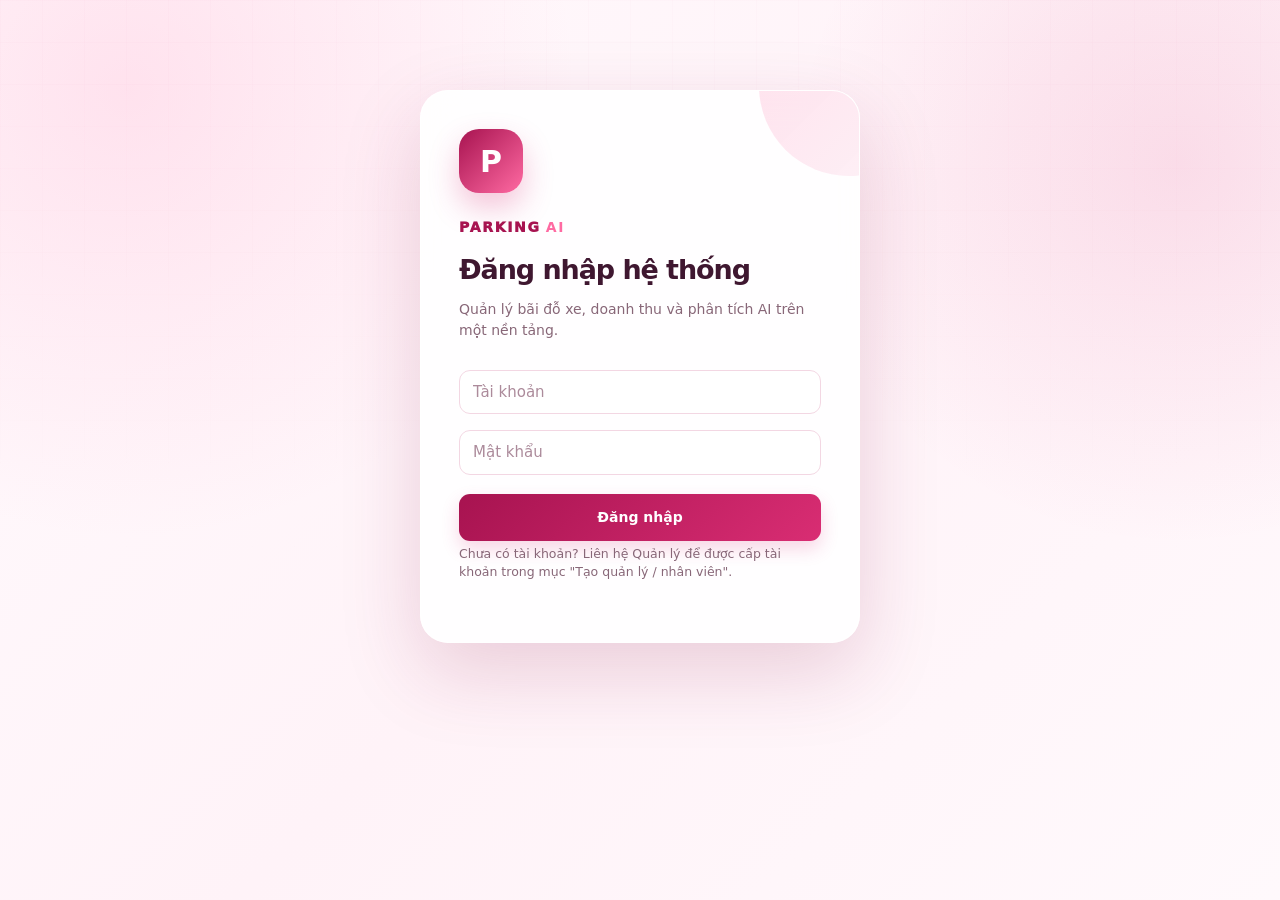
==== commit a5d1213b: "Bo dang nhap Google, khoa tao tai khoan chi quan ly, tk mac dinh, loai xe cho vi tri, sua gio UTC, s" ====
--- a/static/index.html
+++ b/static/index.html
@@ -7,45 +7,26 @@
   <title>Hệ thống quản lý bãi đỗ xe AI</title>
   <link rel="stylesheet" href="theme-base.css">
   <link rel="stylesheet" href="theme.css">
-  <script src="https://accounts.google.com/gsi/client" async defer></script>
 </head>
 <body>
 <div id="login-box">
   <div class="login-brand">PARKING <span>AI</span></div>
   <h2>Đăng nhập hệ thống</h2>
   <p class="muted">Quản lý bãi đỗ xe, doanh thu và phân tích AI trên một nền tảng.</p>
-  <div class="login-tabs" role="tablist" aria-label="Tài khoản">
-    <button class="login-tab active" id="login-tab-btn" onclick="showLoginPanel('login-panel')">Đăng nhập</button>
-    <button class="login-tab" id="register-tab-btn" onclick="showLoginPanel('register-panel')">Tạo tài khoản</button>
-  </div>
 
   <div id="login-panel" class="auth-panel">
     <input id="li-user" autocomplete="username" aria-label="Tài khoản" placeholder="Tài khoản">
     <input id="li-pass" type="password" autocomplete="current-password" aria-label="Mật khẩu" placeholder="Mật khẩu">
     <button class="btn" onclick="dangNhap()">Đăng nhập</button>
     <div id="li-msg"></div>
-    <div id="google-signin-divider" class="auth-divider hidden"><span>hoặc</span></div>
-    <div id="google-signin-btn" class="google-signin-slot"></div>
-  </div>
-
-  <div id="register-panel" class="auth-panel hidden">
-    <input id="reg-name" aria-label="Họ tên" placeholder="Họ và tên">
-    <input id="reg-user" autocomplete="username" aria-label="Tài khoản mới" placeholder="Tài khoản mới">
-    <input id="reg-pass" type="password" autocomplete="new-password" aria-label="Mật khẩu mới" placeholder="Mật khẩu">
-    <input id="reg-pass2" type="password" autocomplete="new-password" aria-label="Nhập lại mật khẩu" placeholder="Nhập lại mật khẩu">
-    <select id="reg-role" aria-label="Vai trò">
-      <option value="nhan_vien">Nhân viên</option>
-      <option value="quan_ly">Quản lý</option>
-    </select>
-    <button class="btn" onclick="dangKyTaiKhoan('register')">Tạo tài khoản</button>
-    <div id="reg-msg"></div>
+    <p class="muted login-note">Chưa có tài khoản? Liên hệ Quản lý để được cấp tài khoản trong mục "Tạo quản lý / nhân viên".</p>
   </div>
 </div>
 
 <div id="app" class="hidden">
   <header>
     <div class="brand-wordmark" aria-label="Parking AI">PARKING <span>AI</span></div>
-    <div class="header-user"><span id="whoami"></span><button class="btn secondary" onclick="dangXuat()">Đăng xuất</button></div>
+    <div class="header-user"><span id="dong-ho-he-thong" class="dong-ho" aria-label="Thời gian hệ thống hiện tại"></span><span id="whoami"></span><button class="btn secondary" onclick="dangXuat()">Đăng xuất</button></div>
   </header>
 
   <div class="app-layout">
@@ -191,6 +172,7 @@
             <div>
               <b>Thêm vị trí đỗ</b>
               <select id="dm-vitri-khuvuc" aria-label="Khu vực cho vị trí"></select>
+              <select id="dm-vitri-loaixe" aria-label="Loại xe cho phép đỗ"><option value="">— Mọi loại xe —</option></select>
               <input id="dm-vitri-ma" placeholder="Mã vị trí, ví dụ A-11">
               <button class="btn" onclick="themViTri()">Thêm vị trí</button>
               <div class="vitri-hangloat">
@@ -267,7 +249,8 @@
         <div id="card-thongke" class="card subpage-card">
           <div class="section-kicker">QUẢN TRỊ › THỐNG KÊ</div>
           <h2>Thống kê lưu lượng & doanh thu</h2>
-          <div class="row"><input id="tk-tu" type="date" aria-label="Từ ngày"><input id="tk-den" type="date" aria-label="Đến ngày"><button class="btn" onclick="taiThongKe()">Xem thống kê</button></div>
+          <div class="row"><input id="tk-tu" type="date" aria-label="Từ ngày"><input id="tk-den" type="date" aria-label="Đến ngày"><button class="btn" onclick="taiThongKe()">Xem thống kê</button><button class="btn secondary" onclick="xuatExcelThongKe()">⬇ Xuất Excel</button></div>
+          <div id="msg-thongke"></div>
           <div id="thong-ke-view"></div>
         </div>
       </section>
@@ -312,7 +295,7 @@
             <input id="acc-pass" type="password" placeholder="Mật khẩu">
             <select id="acc-role"><option value="nhan_vien">Nhân viên</option><option value="quan_ly">Quản lý</option></select>
           </div>
-          <button class="btn" onclick="dangKyTaiKhoan('admin')">Tạo tài khoản</button>
+          <button class="btn" onclick="dangKyTaiKhoan()">Tạo tài khoản</button>
           <div id="msg-taikhoan"></div>
         </div>
       </section>
--- a/static/theme.css
+++ b/static/theme.css
@@ -175,6 +175,8 @@
 @media (prefers-reduced-motion: reduce){.chart-col-bar{transition:none}}
 .brand-wordmark{font-size:22px;font-weight:950;letter-spacing:.10em;color:#fff;line-height:1}.brand-wordmark span{font-weight:700;opacity:.82;letter-spacing:.13em}
 .header-user{display:flex;align-items:center;gap:10px}
+.dong-ho{padding:6px 12px;border-radius:999px;background:rgba(255,255,255,.18);border:1px solid rgba(255,255,255,.28);color:#fff;font-size:12.5px;font-weight:700;font-variant-numeric:tabular-nums;white-space:nowrap}
+@media(max-width:680px){.dong-ho{display:none}}
 .page-intro h1{margin:4px 0 6px;font-size:28px;letter-spacing:-.035em}.page-intro p{margin:0;color:var(--muted)}
 .hero-banner{position:relative;min-height:440px;display:flex;align-items:flex-end;overflow:hidden;padding:clamp(24px,4vw,48px)}
 .hero-media{position:absolute;inset:0;z-index:0;background:repeating-linear-gradient(135deg,var(--pri-dark) 0 26px,var(--accent) 26px 52px);filter:blur(5px) brightness(.74) saturate(1.08);transform:scale(1.04)}
@@ -198,16 +200,34 @@
 .qa-icon svg circle{fill:var(--pri-dark);stroke:none}
 #qa-trolyai .qa-icon svg path{fill:var(--accent);stroke:var(--pri-dark)}
 .dashboard-grid{display:grid;grid-template-columns:1fr 1fr;gap:18px;margin-top:18px}.summary-card h2{margin:6px 0 14px}.dashboard-list{display:grid;gap:10px}.dashboard-item{display:flex;justify-content:space-between;gap:12px;padding:12px 14px;border:1px solid var(--line);border-radius:13px;background:#fff}.dashboard-item small{display:block;color:var(--muted)}.notice-list{display:grid;gap:10px}.notice{display:flex;gap:10px;padding:12px 13px;border:1px solid var(--line);border-radius:13px;background:#fff}.notice-dot{width:10px;height:10px;flex:none;margin-top:6px;border-radius:50%;background:var(--accent);box-shadow:0 0 0 5px rgba(255,106,162,.10)}.notice-dot.ok{background:var(--ok);box-shadow:0 0 0 5px rgba(22,132,91,.08)}.notice-dot.warn{background:#d99b2b;box-shadow:0 0 0 5px rgba(217,155,43,.10)}.notice b{display:block;font-size:13px}.notice small{color:var(--muted);font-size:11px}
-.login-brand{display:inline-flex;align-items:center;gap:5px;margin-bottom:12px;color:var(--pri-dark);font-size:14px;font-weight:950;letter-spacing:.12em}.login-brand span{color:var(--accent);font-weight:700}.login-tabs{display:grid;grid-template-columns:1fr 1fr;gap:4px;padding:4px;margin:12px 0 14px;background:var(--pri-soft);border-radius:12px}.login-tab{border:0;border-radius:9px;padding:10px;background:transparent;color:var(--muted);font:inherit;font-weight:700;cursor:pointer}.login-tab.active{background:#fff;color:var(--pri-dark);box-shadow:0 5px 12px rgba(137,27,75,.08)}.auth-panel{display:grid;gap:2px}.account-form-grid{grid-template-columns:repeat(2,minmax(0,1fr));margin-bottom:12px}
-/* ----- Đăng nhập bằng Google ----- */
-.auth-divider{display:flex;align-items:center;gap:10px;margin:16px 0 10px;color:var(--muted);font-size:12px}
-.auth-divider::before,.auth-divider::after{content:"";flex:1;height:1px;background:var(--line)}
-.google-signin-slot{display:flex;justify-content:center;min-height:40px}
+.login-brand{display:inline-flex;align-items:center;gap:5px;margin-bottom:12px;color:var(--pri-dark);font-size:14px;font-weight:950;letter-spacing:.12em}.login-brand span{color:var(--accent);font-weight:700}.auth-panel{display:grid;gap:2px}.login-note{margin-top:14px;font-size:12.5px;line-height:1.5}.account-form-grid{grid-template-columns:repeat(2,minmax(0,1fr));margin-bottom:12px}
 .tabpage.page-enter{animation:page-reveal .36s cubic-bezier(.2,.75,.2,1) both}.tabpage.page-enter>.card{animation:card-rise .42s cubic-bezier(.2,.75,.2,1) both;animation-delay:var(--stagger,0ms)}.subpage-card{scroll-margin-top:20px}
 @media(max-width:1000px){.dashboard-grid{grid-template-columns:1fr}}
 @media(max-width:860px){.account-form-grid{grid-template-columns:1fr}}
 @media(max-width:680px){.app-layout{padding:0 12px;margin-top:12px}.quick-actions{grid-template-columns:1fr}.hero-banner{padding:20px;min-height:320px}.header-user{width:100%;justify-content:space-between}.row{flex-direction:column}}
 @media (prefers-reduced-motion: reduce){.tabpage.page-enter,.tabpage.page-enter>.card{animation:none!important}}
+
+/* ----- Đồng bộ tông màu cho TẤT CẢ select (vị trí đỗ, trạng thái, thời
+   gian gửi, loại xe...) - trình duyệt mặc định vẽ mũi tên xổ xuống theo
+   màu xám/xanh của hệ điều hành, không theo được CSS thông thường, nên
+   phải tắt hẳn giao diện gốc (appearance:none) và tự vẽ lại mũi tên bằng
+   SVG cùng tông hồng-đỏ (--pri-dark) của hệ thống. ----- */
+select{
+  appearance:none;-webkit-appearance:none;-moz-appearance:none;
+  background-color:rgba(255,255,255,.96);
+  background-image:url("data:image/svg+xml;utf8,<svg xmlns='http://www.w3.org/2000/svg' viewBox='0 0 20 20' fill='none' stroke='%23a71350' stroke-width='2.2' stroke-linecap='round' stroke-linejoin='round'><path d='M5 8l5 5 5-5'/></svg>");
+  background-repeat:no-repeat;
+  background-position:right 13px center;
+  background-size:13px;
+  padding-right:36px;
+  cursor:pointer;
+  color-scheme:light;
+}
+select:hover{border-color:rgba(217,45,115,.4)}
+select:disabled{opacity:.6;cursor:not-allowed}
+select:-moz-focusring{color:transparent;text-shadow:0 0 0 var(--txt)}
+select option{background:#fff;color:var(--txt)}
+.manage-row select{background-position:right 10px center;background-size:11px;padding-right:28px}
 
 /* ----- Sửa / xoá danh mục ----- */
 .manage-list{display:grid;gap:8px;margin-top:12px}
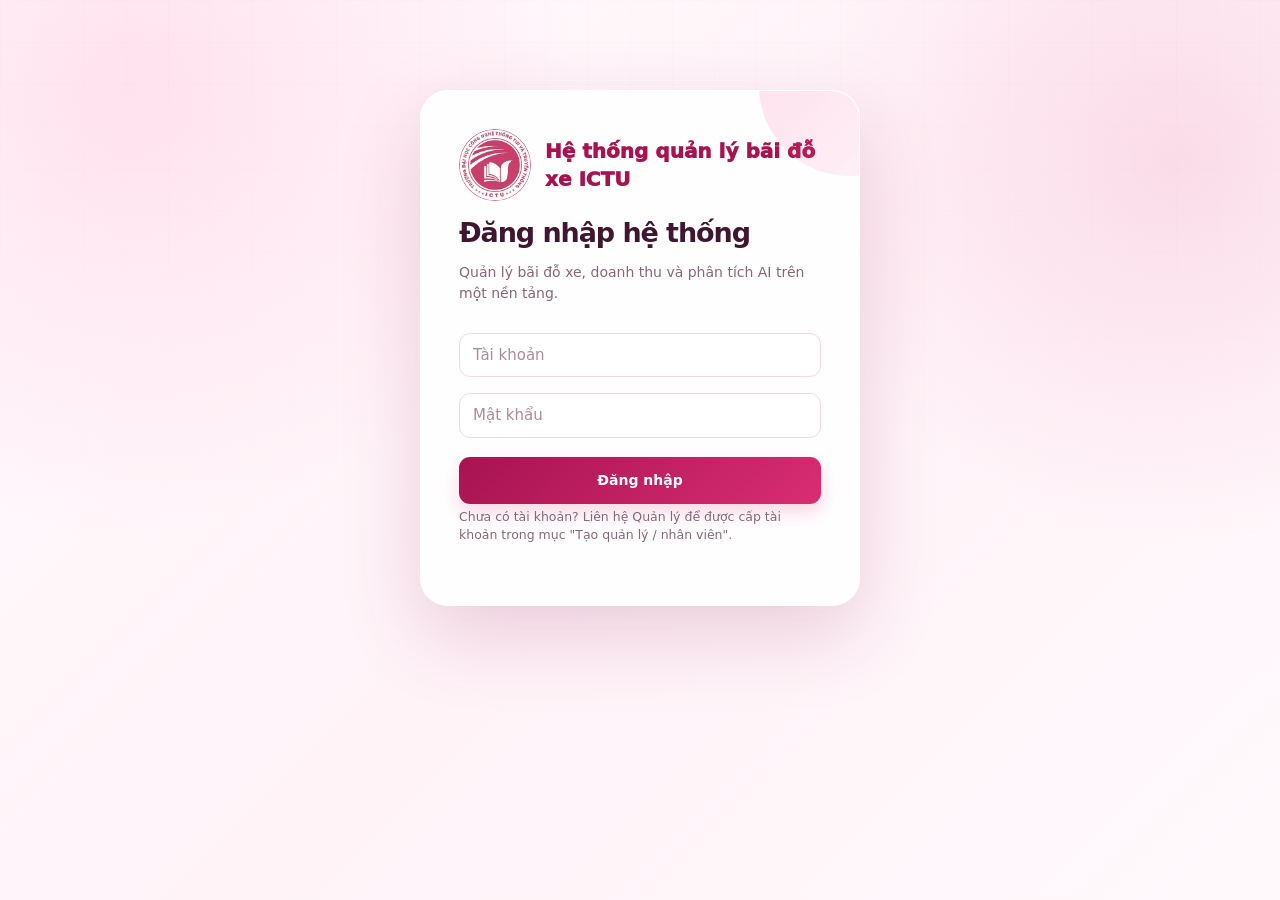
==== commit 4635f47f: "Cap nhat he thong quan ly bai do xe ICTU" ====
--- a/static/index.html
+++ b/static/index.html
@@ -4,13 +4,13 @@
   <meta charset="UTF-8">
   <meta name="viewport" content="width=device-width, initial-scale=1">
   <meta name="theme-color" content="#d92d73">
-  <title>Hệ thống quản lý bãi đỗ xe AI</title>
+  <title>Hệ thống quản lý bãi đỗ xe ICTU</title>
   <link rel="stylesheet" href="theme-base.css">
   <link rel="stylesheet" href="theme.css">
 </head>
 <body>
 <div id="login-box">
-  <div class="login-brand">PARKING <span>AI</span></div>
+  <div class="login-brand"><img class="ictu-logo" src="ictu-logo.png" alt="Logo Trường Đại học Công nghệ Thông tin và Truyền thông ICTU"><span class="system-name">Hệ thống quản lý bãi đỗ xe ICTU</span></div>
   <h2>Đăng nhập hệ thống</h2>
   <p class="muted">Quản lý bãi đỗ xe, doanh thu và phân tích AI trên một nền tảng.</p>
 
@@ -25,7 +25,7 @@
 
 <div id="app" class="hidden">
   <header>
-    <div class="brand-wordmark" aria-label="Parking AI">PARKING <span>AI</span></div>
+    <div class="brand-wordmark" aria-label="Hệ thống quản lý bãi đỗ xe ICTU"><img class="ictu-logo" src="ictu-logo.png" alt="Logo ICTU"><span class="system-name">Hệ thống quản lý bãi đỗ xe ICTU</span></div>
     <div class="header-user"><span id="dong-ho-he-thong" class="dong-ho" aria-label="Thời gian hệ thống hiện tại"></span><span id="whoami"></span><button class="btn secondary" onclick="dangXuat()">Đăng xuất</button></div>
   </header>
 
@@ -52,7 +52,7 @@
           </label>
           <div class="hero-copy">
             <div class="eyebrow">TRUNG TÂM ĐIỀU HÀNH</div>
-            <h1>CHÀO MỪNG ĐẾN VỚI <span>PARKING AI</span></h1>
+            <h1>CHÀO MỪNG ĐẾN VỚI <span>Hệ thống quản lý bãi đỗ xe ICTU</span></h1>
             <p>Quản lý phương tiện, vị trí đỗ, doanh thu và ra quyết định vận hành trên cùng một màn hình.</p>
             <div class="quick-actions">
               <button class="quick-action" onclick="showSub('tab-nghiepvu','card-xevao', this)"><span class="qa-icon" aria-hidden="true"><svg viewBox="0 0 32 32"><rect x="5" y="14" width="16" height="9" rx="2"></rect><circle cx="9" cy="24" r="2"></circle><circle cx="17" cy="24" r="2"></circle><path d="M22 14 L27 14 L27 20 L22 20" fill="none"></path><path d="M23 11 L27 14 L23 17"></path></svg></span><b>Ghi nhận xe vào</b><small>Tiếp nhận xe mới</small></button>
@@ -119,8 +119,7 @@
               <label class="ve-xe-radio"><input type="radio" name="ve-xe-tinh-trang" value="mat-ve" onchange="doiTinhTrangVe()"> Mất vé <span class="ve-xe-phuphi">(+10.000đ)</span></label>
             </div>
             <div id="mat-ve-block" class="hidden">
-              <p class="muted">Khách mất vé cần cung cấp thông tin chứng minh là chủ xe (CCCD/hộ chiếu, đặc điểm nhận dạng xe...) trước khi cho xe ra.</p>
-              <input id="out-chungminh" aria-label="Thông tin chứng minh chủ xe" placeholder="VD: CCCD 001234567890, xe màu đỏ có decal ABC...">
+              <p class="muted">Người gửi xe mất vé phải chứng minh thông tin chính chủ với nhân viên bãi đỗ xe trước khi nhận xe.</p>
             </div>
           </div>
 
--- a/static/theme-base.css
+++ b/static/theme-base.css
@@ -13,7 +13,6 @@
 header h1{margin:0;font-size:clamp(18px,2vw,23px);font-weight:750;letter-spacing:-.025em}
 header>div{display:flex;align-items:center;gap:10px}#whoami{font-size:14px;font-weight:600}
 #login-box{width:min(440px,calc(100% - 32px));margin:clamp(48px,10vh,96px) auto;padding:38px;position:relative;overflow:hidden;background:rgba(255,255,255,.9);border:1px solid rgba(255,255,255,.95);border-radius:28px;box-shadow:0 28px 80px rgba(137,27,75,.18);backdrop-filter:blur(18px)}
-#login-box::before{content:"P";width:64px;height:64px;margin-bottom:22px;display:grid;place-items:center;color:#fff;font-size:30px;font-weight:800;border-radius:20px;background:linear-gradient(135deg,var(--pri-dark),var(--accent));box-shadow:0 14px 30px rgba(217,45,115,.28)}
 #login-box::after{content:"";position:absolute;width:180px;height:180px;right:-80px;top:-95px;border-radius:50%;background:linear-gradient(135deg,rgba(255,106,162,.22),rgba(217,45,115,.05))}
 #login-box h2{margin:0 0 8px;font-size:27px;letter-spacing:-.04em}#login-box .muted{margin:0 0 22px}#login-box input{margin:7px 0}#login-box button{width:100%;margin-top:10px;padding-block:13px}
 nav{width:fit-content;max-width:calc(100% - 32px);margin:18px auto 4px;padding:6px;display:flex;gap:4px;overflow-x:auto;background:rgba(255,255,255,.82);border:1px solid rgba(217,45,115,.12);border-radius:16px;box-shadow:0 8px 28px rgba(137,27,75,.08);backdrop-filter:blur(14px)}
--- a/static/theme.css
+++ b/static/theme.css
@@ -44,7 +44,7 @@
 /* UI LAYER: sidebar, grouped functions, home and transitions. Core business CSS remains in theme-base.css. */
 /* Bố cục KHÔNG còn dựa vào phép tính vw/% trộn lẫn (nguyên nhân khiến cột
    chức năng bị lệch và che nội dung khi trang có thanh cuộn dọc). Header
-   (PARKING AI) và cột chức năng cùng cố định (position:fixed) và nối liền
+   (Hệ thống quản lý bãi đỗ xe ICTU) và cột chức năng cùng cố định (position:fixed) và nối liền
    nhau: cột chức năng bắt đầu đúng ngay dưới mép header (top: var(--header-h)),
    cùng ghim sát mép trái (left:0) như header, không có khoảng hở ở giữa.
    --header-h được JS đo thực tế (capNhatChieuCaoHeader) nên luôn khớp kể cả
@@ -252,3 +252,17 @@
 @keyframes badge-pulse{0%,100%{box-shadow:0 0 0 0 rgba(22,132,91,.28)}50%{box-shadow:0 0 0 5px rgba(22,132,91,0)}}
 .badge.trong{animation:badge-pulse 2.4s ease-in-out infinite}
 @media (prefers-reduced-motion: reduce){.badge.trong{animation:none}}
+
+/* Tên hệ thống hiển thị rõ trên màn hình máy tính và điện thoại. */
+.brand-wordmark{font-size:clamp(14px,2vw,22px);letter-spacing:0;line-height:1.25;min-width:0}
+.brand-wordmark span,.login-brand span{letter-spacing:0}
+.login-brand{display:block;font-size:20px;letter-spacing:0;line-height:1.4}
+@media(max-width:640px){header{gap:8px}.brand-wordmark{flex:1}.header-user{flex-shrink:0}}
+
+/* Nhận diện ICTU đồng bộ với tên hệ thống và bảng màu hồng. */
+.ictu-logo{display:block;width:52px;height:52px;flex:0 0 auto;object-fit:contain;border-radius:50%;background:#fff;filter:hue-rotate(130deg) saturate(.8)}
+.brand-wordmark{display:flex;align-items:center;gap:12px}
+.brand-wordmark .system-name,.login-brand .system-name{font:inherit;color:inherit;opacity:1;letter-spacing:inherit}
+.login-brand{display:flex;align-items:center;justify-content:center;gap:14px;text-align:left}
+.login-brand .ictu-logo{width:72px;height:72px}
+@media(max-width:640px){.brand-wordmark{gap:8px}.brand-wordmark .ictu-logo{width:38px;height:38px}.login-brand .ictu-logo{width:58px;height:58px}}
